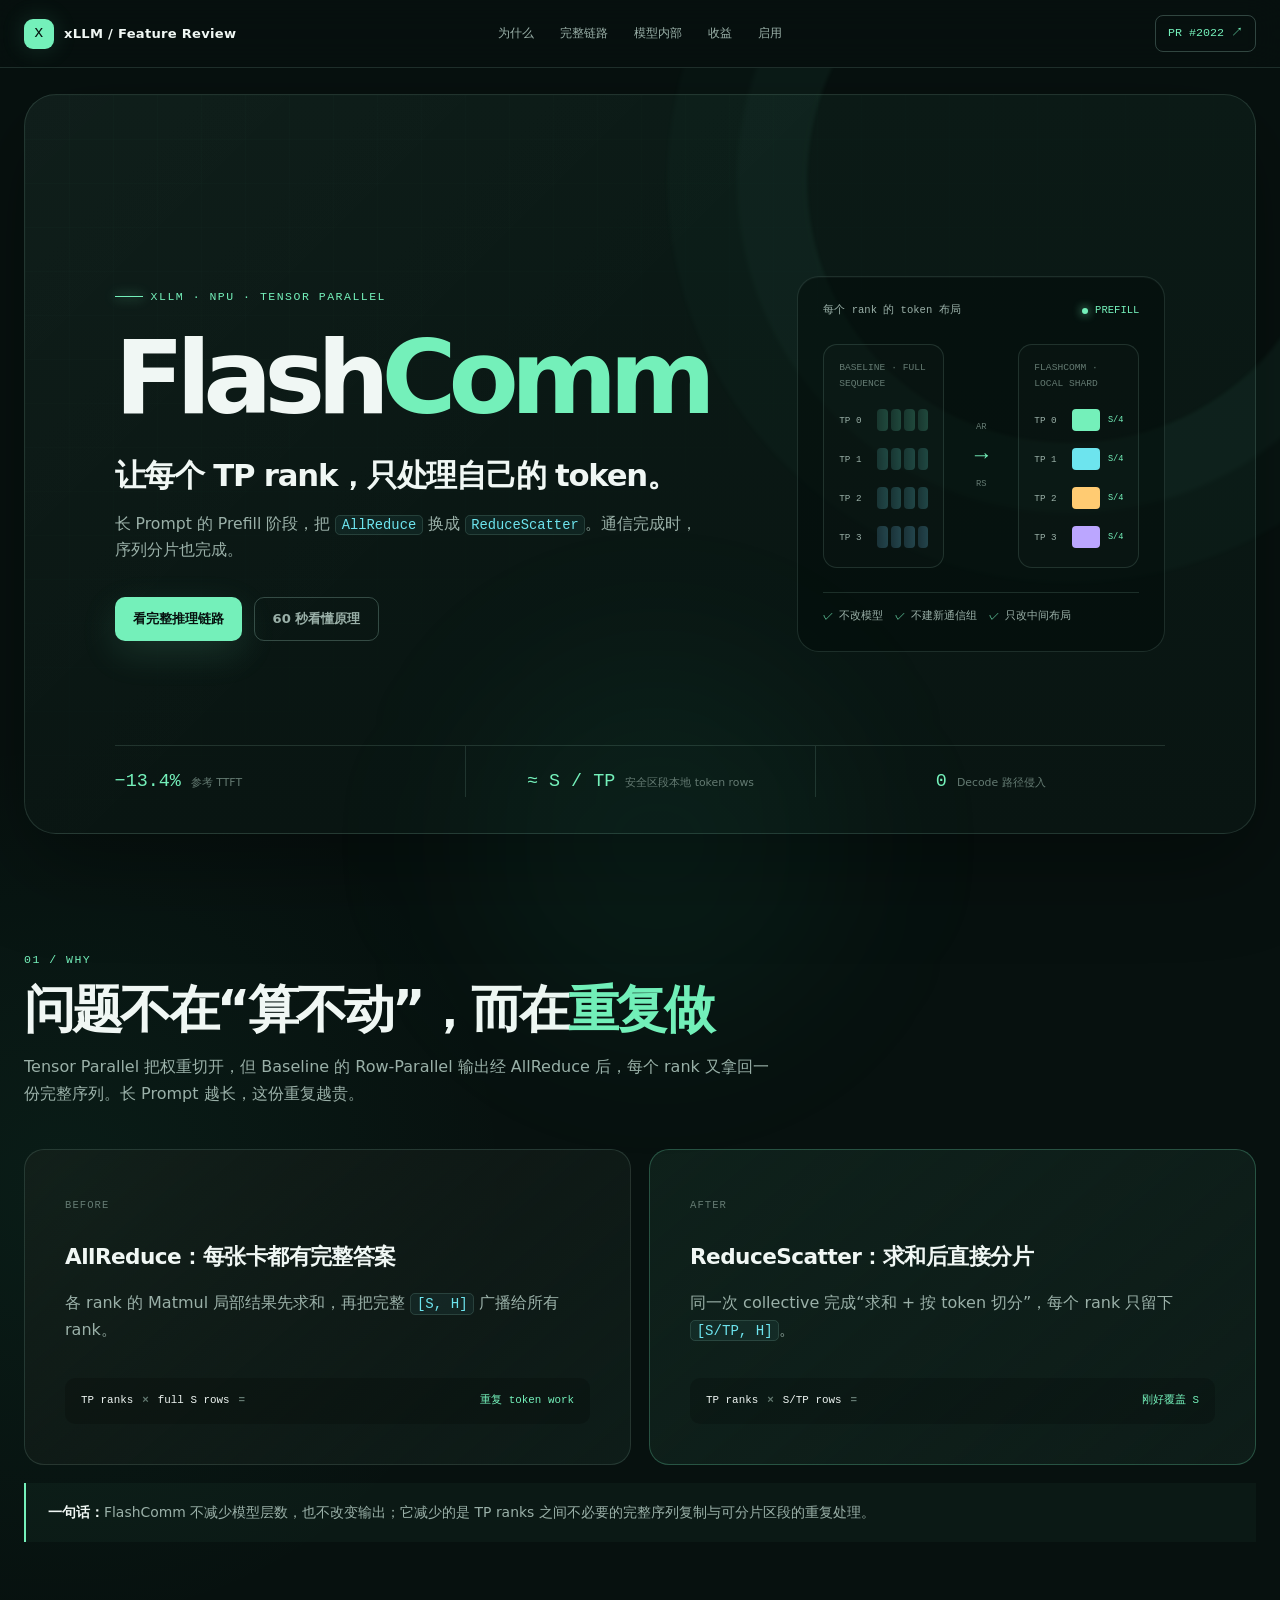
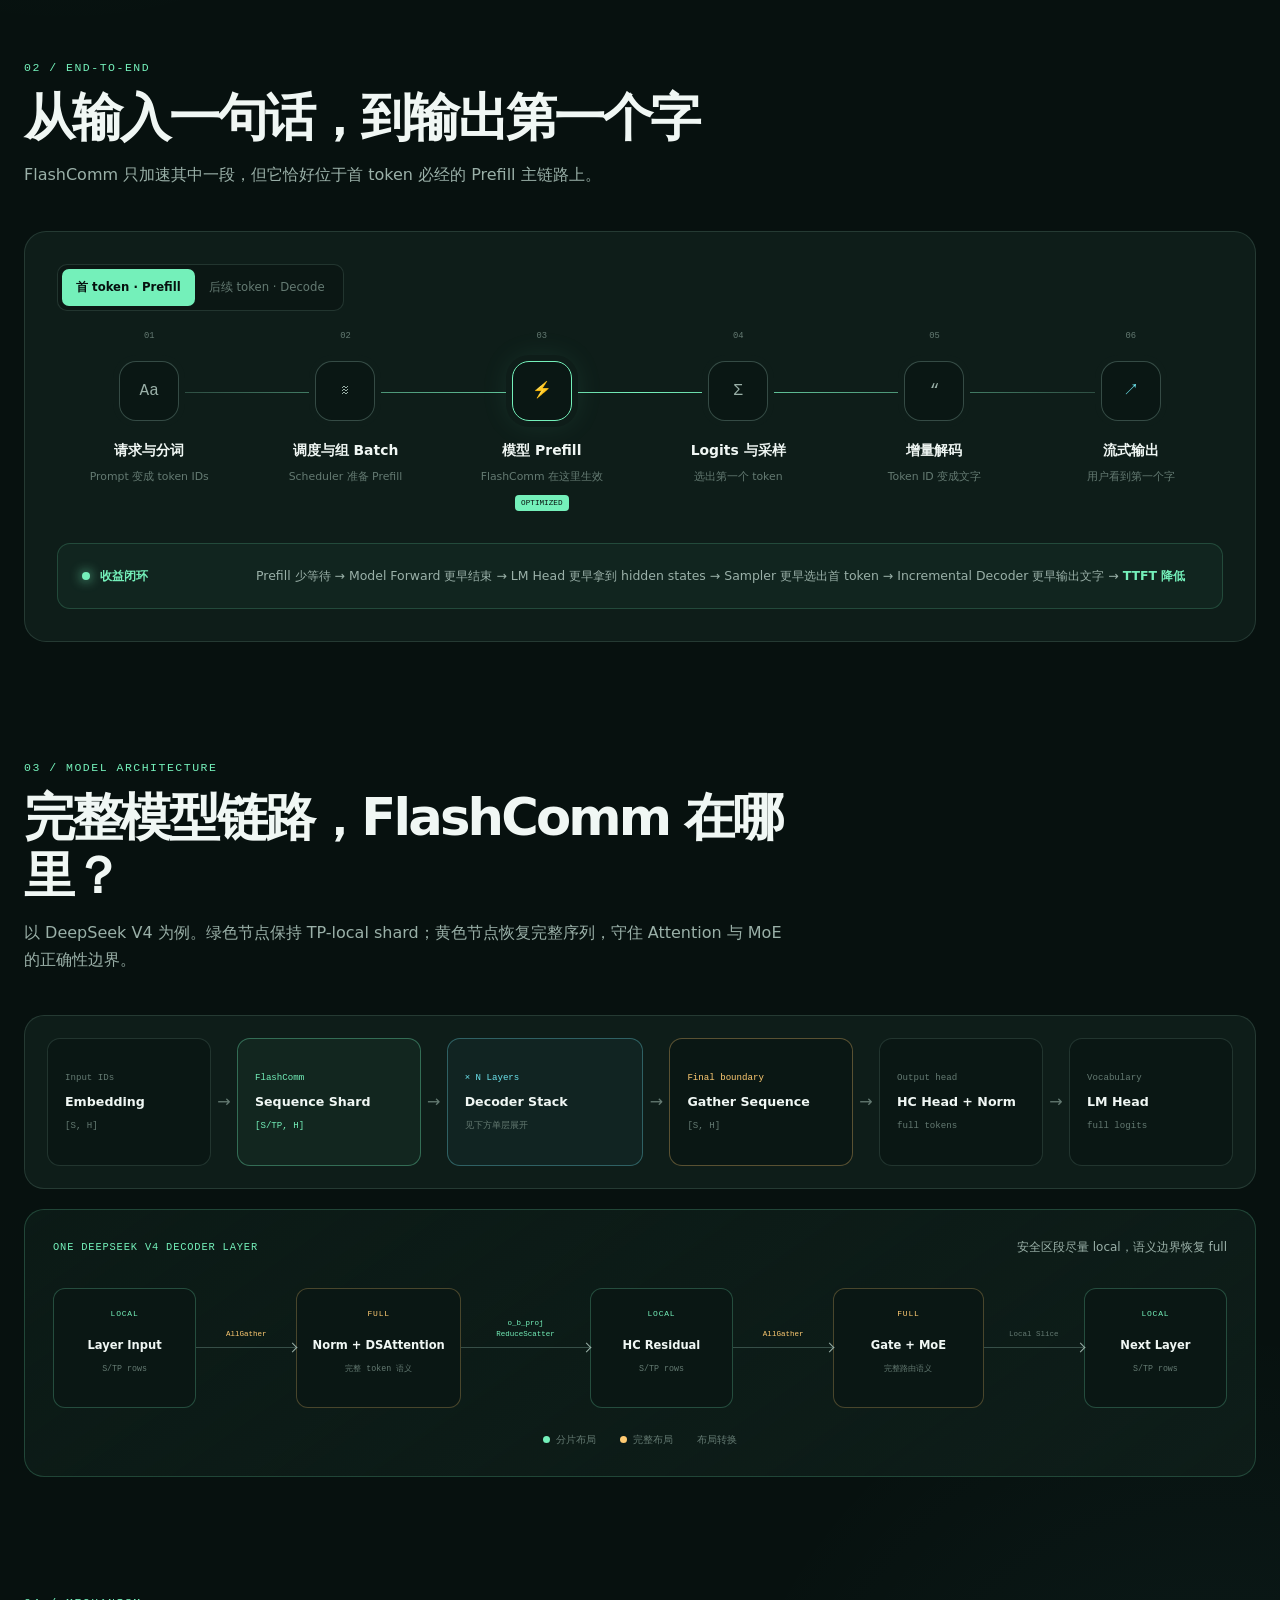
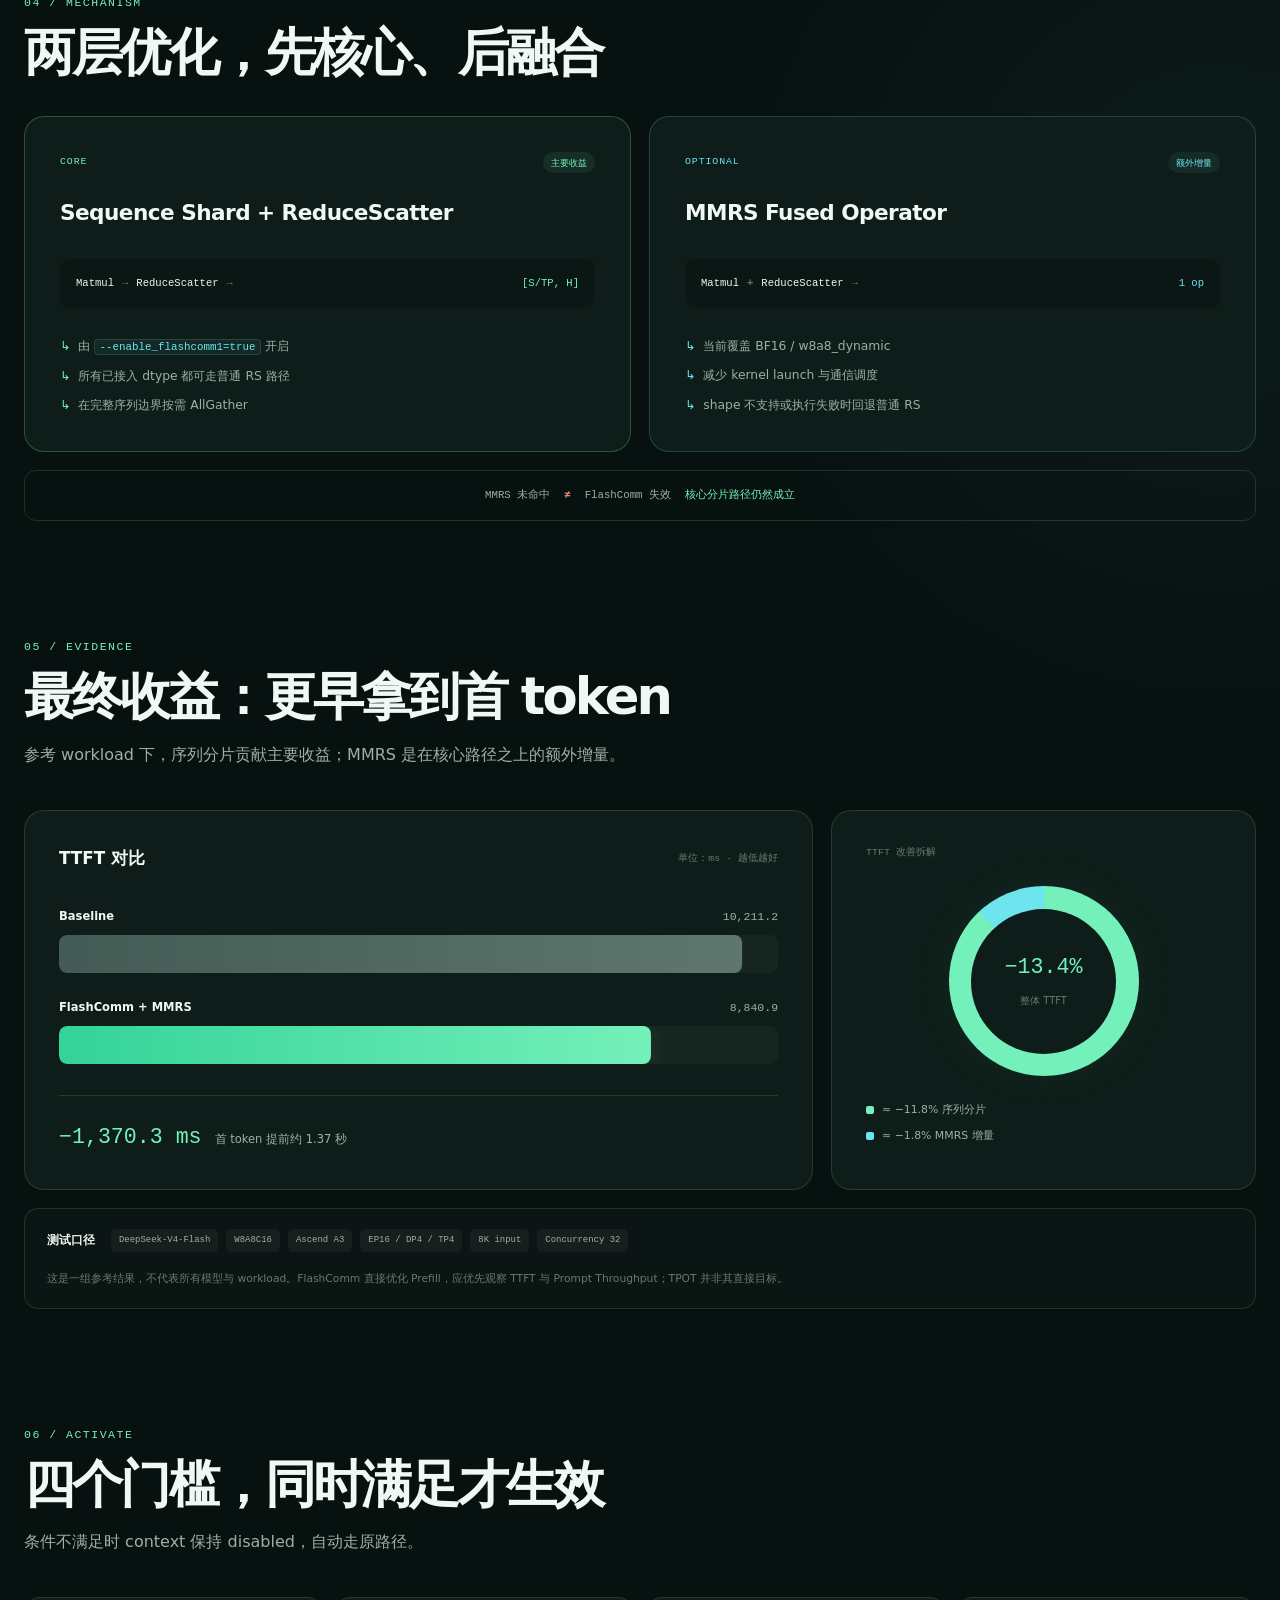
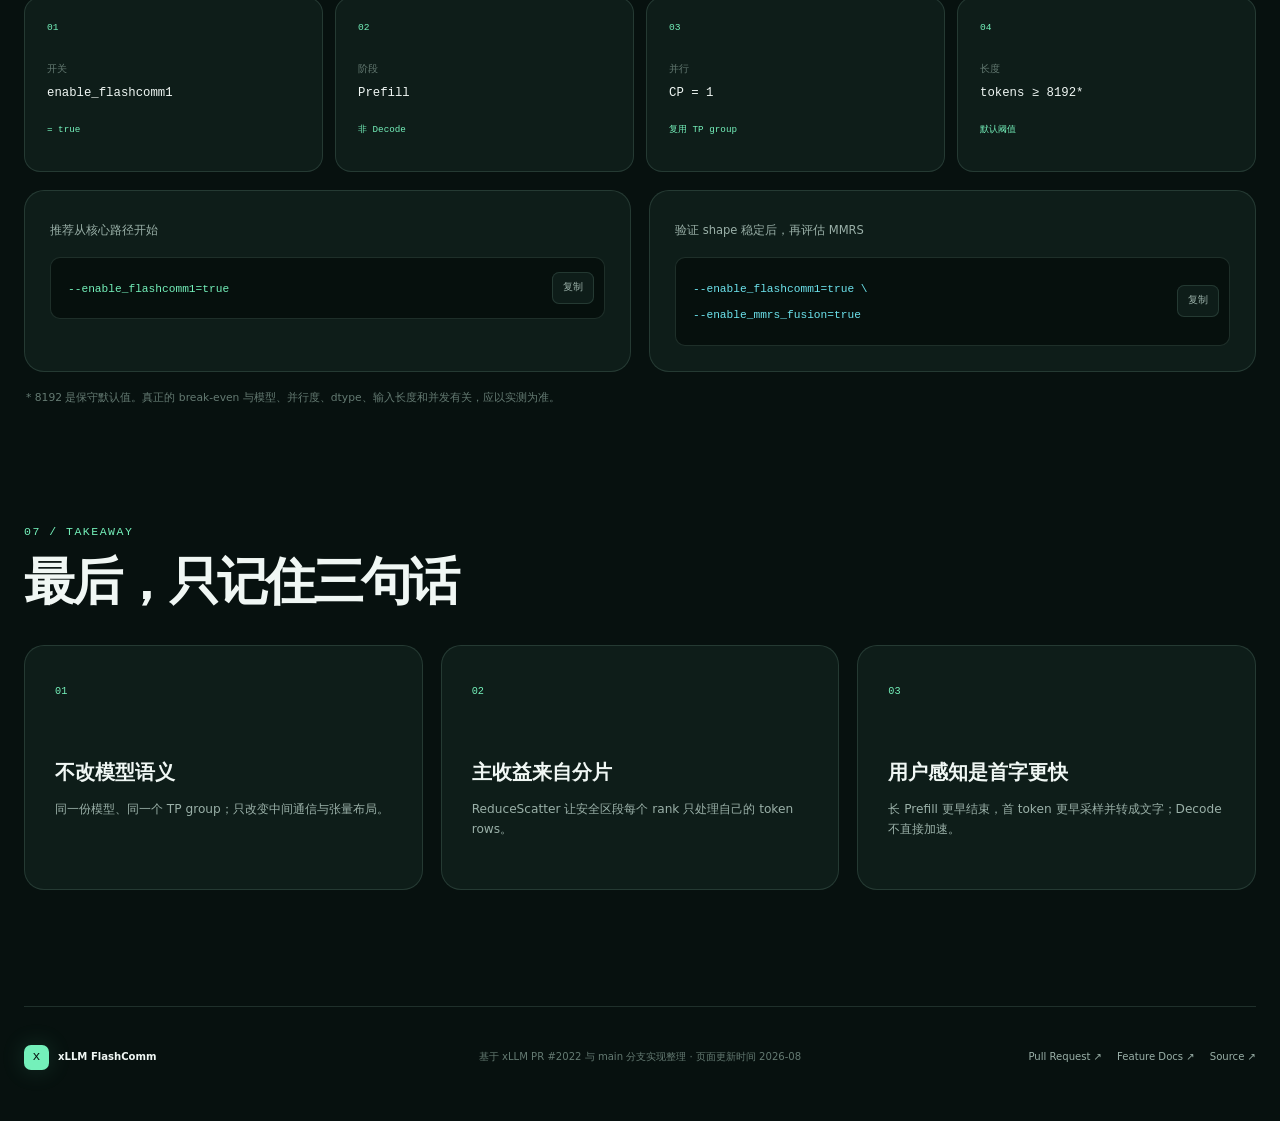
==== index.html @ a64e12ca "docs: add FlashComm feature review site" ====
<!doctype html>
<html lang="zh-CN">
  <head>
    <meta charset="utf-8" />
    <meta name="viewport" content="width=device-width, initial-scale=1" />
    <meta name="color-scheme" content="dark" />
    <meta http-equiv="refresh" content="0; url=./flashcomm/" />
    <title>xLLM 特性解读</title>
    <link rel="canonical" href="./flashcomm/" />
  </head>
  <body>
    <p><a href="./flashcomm/">进入 FlashComm 特性解读</a></p>
  </body>
</html>
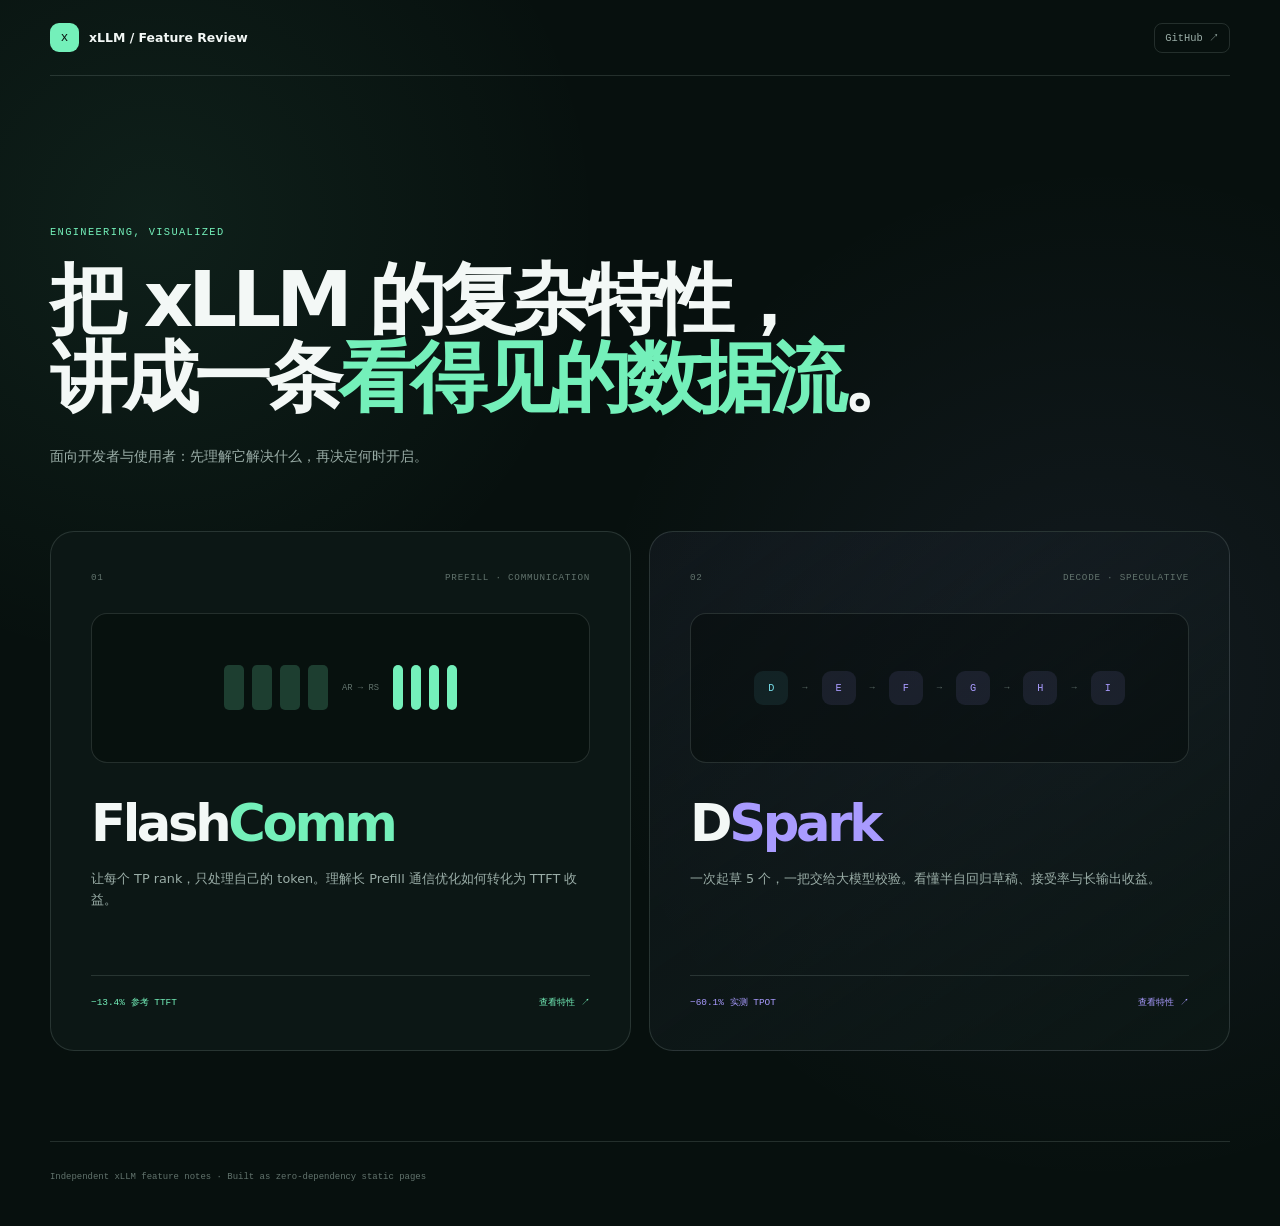
==== commit 815b3754: "docs: add DSpark feature review site" ====
--- a/index.html
+++ b/index.html
@@ -3,12 +3,49 @@
   <head>
     <meta charset="utf-8" />
     <meta name="viewport" content="width=device-width, initial-scale=1" />
-    <meta name="color-scheme" content="dark" />
-    <meta http-equiv="refresh" content="0; url=./flashcomm/" />
-    <title>xLLM 特性解读</title>
-    <link rel="canonical" href="./flashcomm/" />
+    <meta name="description" content="xLLM 特性可视化解读：从原理、数据流、收益到启用方式。" />
+    <meta name="theme-color" content="#08120f" />
+    <title>xLLM Feature Review</title>
+    <link rel="stylesheet" href="./home.css" />
   </head>
   <body>
-    <p><a href="./flashcomm/">进入 FlashComm 特性解读</a></p>
+    <main>
+      <header>
+        <a class="brand" href="./" aria-label="xLLM 特性首页"><span>x</span><b>xLLM / Feature Review</b></a>
+        <a class="repo-link" href="https://github.com/chenchuw886/xllm-review-html" target="_blank" rel="noreferrer">GitHub ↗</a>
+      </header>
+
+      <section class="intro">
+        <p>ENGINEERING, VISUALIZED</p>
+        <h1>把 xLLM 的复杂特性，<br />讲成一条<strong>看得见的数据流</strong>。</h1>
+        <span>面向开发者与使用者：先理解它解决什么，再决定何时开启。</span>
+      </section>
+
+      <section class="feature-grid" aria-label="xLLM 特性列表">
+        <a class="feature-card flash-card" href="./flashcomm/">
+          <div class="feature-top"><span>01</span><em>PREFILL · COMMUNICATION</em></div>
+          <div class="feature-visual flash-visual" aria-hidden="true">
+            <i></i><i></i><i></i><i></i>
+            <b>AR → RS</b>
+            <i></i><i></i><i></i><i></i>
+          </div>
+          <h2>Flash<span>Comm</span></h2>
+          <p>让每个 TP rank，只处理自己的 token。理解长 Prefill 通信优化如何转化为 TTFT 收益。</p>
+          <div class="feature-meta"><span>−13.4% 参考 TTFT</span><b>查看特性 ↗</b></div>
+        </a>
+
+        <a class="feature-card dspark-card" href="./dspark/">
+          <div class="feature-top"><span>02</span><em>DECODE · SPECULATIVE</em></div>
+          <div class="feature-visual dspark-visual" aria-hidden="true">
+            <i>D</i><b>→</b><i>E</i><b>→</b><i>F</i><b>→</b><i>G</i><b>→</b><i>H</i><b>→</b><i>I</i>
+          </div>
+          <h2>D<span>Spark</span></h2>
+          <p>一次起草 5 个，一把交给大模型校验。看懂半自回归草稿、接受率与长输出收益。</p>
+          <div class="feature-meta"><span>−60.1% 实测 TPOT</span><b>查看特性 ↗</b></div>
+        </a>
+      </section>
+
+      <footer>Independent xLLM feature notes · Built as zero-dependency static pages</footer>
+    </main>
   </body>
 </html>
--- a/home.css
+++ b/home.css
@@ -0,0 +1,264 @@
+:root {
+  --bg: #07100e;
+  --panel: #0c1715;
+  --line: rgba(210, 234, 226, 0.14);
+  --ink: #f3f8f6;
+  --muted: #9aada7;
+  --faint: #62736d;
+  --green: #74f0ba;
+  --purple: #a99bff;
+  --cyan: #78dfea;
+  --sans: Inter, "SF Pro Display", "PingFang SC", "Microsoft YaHei", system-ui, sans-serif;
+  --mono: "SFMono-Regular", "Cascadia Code", Consolas, monospace;
+}
+
+* { box-sizing: border-box; }
+
+body {
+  min-height: 100vh;
+  margin: 0;
+  color: var(--ink);
+  background:
+    radial-gradient(circle at 12% 18%, rgba(116, 240, 186, 0.07), transparent 28rem),
+    radial-gradient(circle at 86% 55%, rgba(169, 155, 255, 0.07), transparent 32rem),
+    var(--bg);
+  font-family: var(--sans);
+  -webkit-font-smoothing: antialiased;
+}
+
+main {
+  width: min(1180px, calc(100% - 48px));
+  margin: 0 auto;
+}
+
+header {
+  display: flex;
+  align-items: center;
+  justify-content: space-between;
+  min-height: 76px;
+  border-bottom: 1px solid var(--line);
+}
+
+.brand {
+  display: flex;
+  align-items: center;
+  gap: 10px;
+  color: var(--ink);
+  font-size: 0.78rem;
+  text-decoration: none;
+}
+
+.brand span {
+  display: grid;
+  place-items: center;
+  width: 29px;
+  height: 29px;
+  border-radius: 9px;
+  color: #07100e;
+  background: var(--green);
+  font-family: var(--mono);
+  font-weight: 500;
+}
+
+.repo-link {
+  padding: 7px 10px;
+  border: 1px solid var(--line);
+  border-radius: 8px;
+  color: var(--muted);
+  font-family: var(--mono);
+  font-size: 0.65rem;
+  text-decoration: none;
+}
+
+.intro {
+  padding: clamp(80px, 12vw, 150px) 0 65px;
+}
+
+.intro > p {
+  margin: 0 0 23px;
+  color: var(--green);
+  font-family: var(--mono);
+  font-size: 0.65rem;
+  letter-spacing: 0.13em;
+}
+
+.intro h1 {
+  max-width: 900px;
+  margin: 0;
+  font-size: clamp(2.8rem, 6vw, 5.6rem);
+  line-height: 1.02;
+  letter-spacing: -0.065em;
+}
+
+.intro h1 strong {
+  color: var(--green);
+  font-weight: 800;
+}
+
+.intro > span {
+  display: block;
+  margin-top: 29px;
+  color: var(--muted);
+  font-size: 0.88rem;
+}
+
+.feature-grid {
+  display: grid;
+  grid-template-columns: repeat(2, minmax(0, 1fr));
+  gap: 18px;
+  padding-bottom: 90px;
+}
+
+.feature-card {
+  min-height: 520px;
+  padding: clamp(26px, 4vw, 40px);
+  overflow: hidden;
+  border: 1px solid var(--line);
+  border-radius: 24px;
+  color: inherit;
+  background: var(--panel);
+  text-decoration: none;
+  transition: transform 0.25s ease, border-color 0.25s ease, box-shadow 0.25s ease;
+}
+
+.feature-card:hover {
+  transform: translateY(-5px);
+}
+
+.flash-card:hover {
+  border-color: rgba(116, 240, 186, 0.35);
+  box-shadow: 0 28px 80px rgba(38, 152, 111, 0.1);
+}
+
+.dspark-card {
+  background: linear-gradient(145deg, rgba(169, 155, 255, 0.05), var(--panel));
+}
+
+.dspark-card:hover {
+  border-color: rgba(169, 155, 255, 0.36);
+  box-shadow: 0 28px 80px rgba(125, 108, 255, 0.1);
+}
+
+.feature-top,
+.feature-meta {
+  display: flex;
+  align-items: center;
+  justify-content: space-between;
+  gap: 14px;
+}
+
+.feature-top span,
+.feature-top em {
+  color: var(--faint);
+  font-family: var(--mono);
+  font-size: 0.58rem;
+  font-style: normal;
+  letter-spacing: 0.08em;
+}
+
+.feature-visual {
+  display: flex;
+  align-items: center;
+  justify-content: center;
+  gap: 8px;
+  min-height: 150px;
+  margin: 30px 0;
+  border: 1px solid var(--line);
+  border-radius: 16px;
+  background: rgba(1, 7, 5, 0.35);
+}
+
+.flash-visual i {
+  width: 20px;
+  height: 45px;
+  border-radius: 5px;
+  background: rgba(116, 240, 186, 0.2);
+}
+
+.flash-visual i:nth-last-child(-n + 4) {
+  width: 10px;
+  background: var(--green);
+}
+
+.feature-visual b {
+  margin: 0 6px;
+  color: var(--faint);
+  font-family: var(--mono);
+  font-size: 0.55rem;
+  font-weight: 400;
+}
+
+.dspark-visual i {
+  display: grid;
+  place-items: center;
+  width: 34px;
+  height: 34px;
+  border-radius: 9px;
+  color: var(--purple);
+  background: rgba(169, 155, 255, 0.1);
+  font-family: var(--mono);
+  font-size: 0.64rem;
+  font-style: normal;
+}
+
+.dspark-visual i:first-child {
+  color: var(--cyan);
+  background: rgba(120, 223, 234, 0.08);
+}
+
+.feature-card h2 {
+  margin: 0 0 15px;
+  font-size: clamp(2.3rem, 4vw, 3.6rem);
+  letter-spacing: -0.065em;
+}
+
+.flash-card h2 span { color: var(--green); }
+.dspark-card h2 span { color: var(--purple); }
+
+.feature-card > p {
+  min-height: 76px;
+  margin: 0;
+  color: var(--muted);
+  font-size: 0.8rem;
+  line-height: 1.7;
+}
+
+.feature-meta {
+  margin-top: 31px;
+  padding-top: 20px;
+  border-top: 1px solid var(--line);
+  font-family: var(--mono);
+  font-size: 0.59rem;
+}
+
+.flash-card .feature-meta span,
+.flash-card .feature-meta b { color: var(--green); }
+.dspark-card .feature-meta span,
+.dspark-card .feature-meta b { color: var(--purple); }
+.feature-meta b { font-weight: 500; }
+
+footer {
+  padding: 30px 0 44px;
+  border-top: 1px solid var(--line);
+  color: var(--faint);
+  font-family: var(--mono);
+  font-size: 0.56rem;
+}
+
+@media (max-width: 760px) {
+  main { width: min(100% - 28px, 1180px); }
+  .brand b { display: none; }
+  .intro { padding-top: 75px; }
+  .feature-grid { grid-template-columns: 1fr; }
+  .feature-card { min-height: 480px; }
+}
+
+@media (max-width: 420px) {
+  .dspark-visual { gap: 4px; }
+  .dspark-visual b { display: none; }
+  .feature-card { padding: 24px 20px; }
+}
+
+@media (prefers-reduced-motion: reduce) {
+  *, *::before, *::after { transition-duration: 0.01ms !important; }
+}
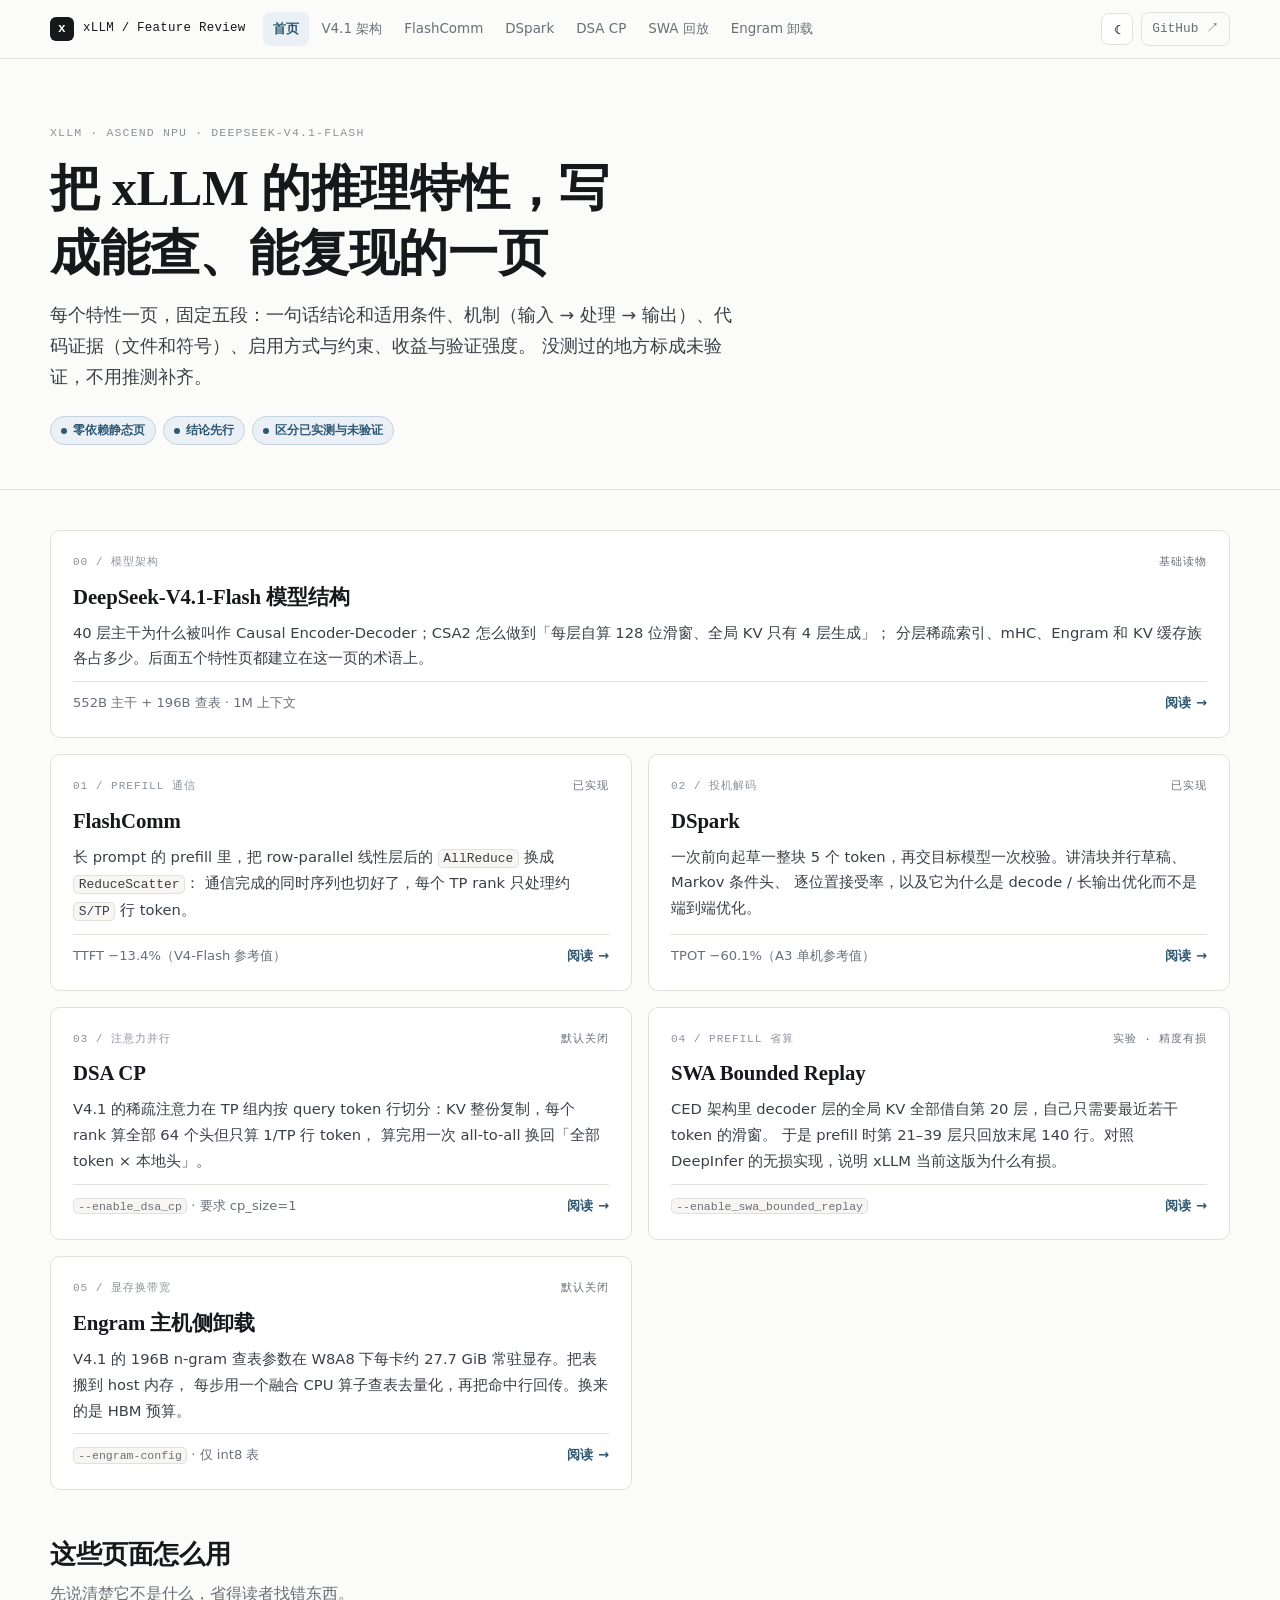
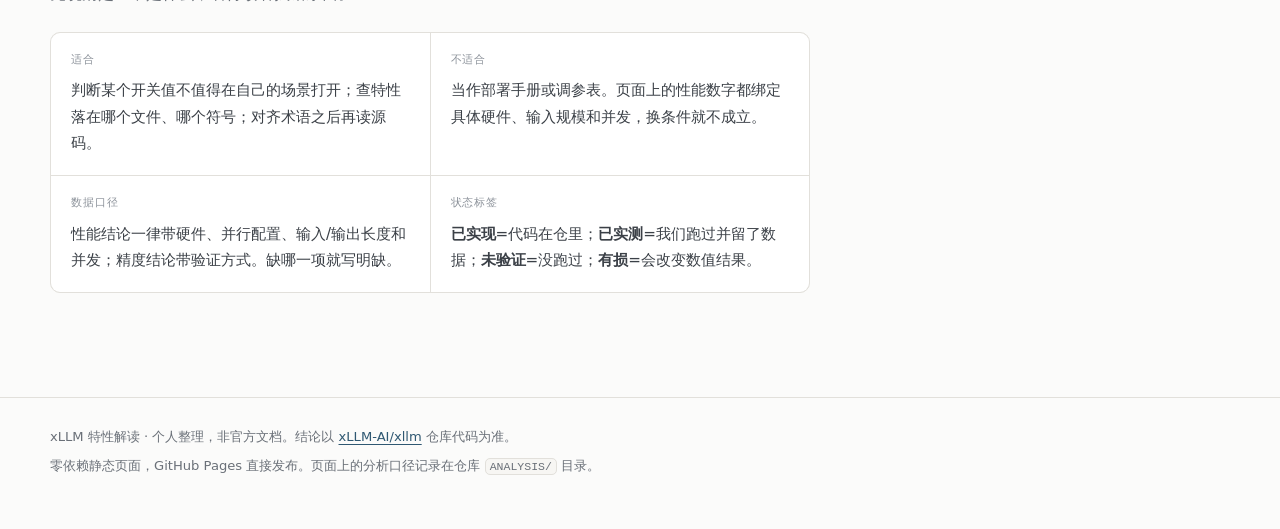
==== commit 4ec6bcfe: "docs: rebuild feature site and add four V4.1 pages 重做站点并补齐 DeepSeek-V4.1 的特性覆盖。  设计： - 三套各自为政的深色 CSS" ====
--- a/index.html
+++ b/index.html
@@ -3,49 +3,147 @@
   <head>
     <meta charset="utf-8" />
     <meta name="viewport" content="width=device-width, initial-scale=1" />
-    <meta name="description" content="xLLM 特性可视化解读：从原理、数据流、收益到启用方式。" />
-    <meta name="theme-color" content="#08120f" />
-    <title>xLLM Feature Review</title>
-    <link rel="stylesheet" href="./home.css" />
+    <title>xLLM 特性解读</title>
+    <meta
+      name="description"
+      content="xLLM 在昇腾 NPU 上的推理特性解读：DeepSeek-V4.1-Flash 模型架构、FlashComm、DSpark、DSA CP、SWA bounded replay、Engram 主机侧卸载。每页给机制、代码位置和验证强度。"
+    />
+    <meta name="color-scheme" content="light dark" />
+    <link rel="stylesheet" href="./assets/site.css" />
+    <script defer src="./assets/site.js"></script>
   </head>
   <body>
-    <main>
-      <header>
-        <a class="brand" href="./" aria-label="xLLM 特性首页"><span>x</span><b>xLLM / Feature Review</b></a>
-        <a class="repo-link" href="https://github.com/chenchuw886/xllm-review-html" target="_blank" rel="noreferrer">GitHub ↗</a>
-      </header>
+    <a class="skip-link" href="#main">跳到正文</a>
 
-      <section class="intro">
-        <p>ENGINEERING, VISUALIZED</p>
-        <h1>把 xLLM 的复杂特性，<br />讲成一条<strong>看得见的数据流</strong>。</h1>
-        <span>面向开发者与使用者：先理解它解决什么，再决定何时开启。</span>
+    <header class="topbar">
+      <div class="shell topbar-inner">
+        <a class="brand" href="./"><span class="brand-mark" aria-hidden="true">x</span>xLLM / Feature Review</a>
+        <nav class="topnav" aria-label="特性导航">
+          <a href="./" aria-current="page">首页</a>
+          <a href="./arch/">V4.1 架构</a>
+          <a href="./flashcomm/">FlashComm</a>
+          <a href="./dspark/">DSpark</a>
+          <a href="./dsa-cp/">DSA CP</a>
+          <a href="./swa-replay/">SWA 回放</a>
+          <a href="./engram-offload/">Engram 卸载</a>
+        </nav>
+        <div class="topbar-tools">
+          <button class="icon-button" type="button" data-theme-toggle aria-label="切换配色">☾</button>
+          <a class="ghost-link" href="https://github.com/chenchuw886/xllm-review-html" target="_blank" rel="noreferrer">GitHub ↗</a>
+        </div>
+      </div>
+    </header>
+
+    <main id="main">
+      <section class="hero">
+        <div class="shell">
+          <p class="eyebrow">xLLM · Ascend NPU · DeepSeek-V4.1-Flash</p>
+          <h1>把 xLLM 的推理特性，写成能查、能复现的一页</h1>
+          <p class="hero-lede">
+            每个特性一页，固定五段：一句话结论和适用条件、机制（输入 → 处理 → 输出）、代码证据（文件和符号）、启用方式与约束、收益与验证强度。
+            没测过的地方标成未验证，不用推测补齐。
+          </p>
+          <ul class="chips">
+            <li class="chip chip-info">零依赖静态页</li>
+            <li class="chip chip-info">结论先行</li>
+            <li class="chip chip-info">区分已实测与未验证</li>
+          </ul>
+        </div>
       </section>
 
-      <section class="feature-grid" aria-label="xLLM 特性列表">
-        <a class="feature-card flash-card" href="./flashcomm/">
-          <div class="feature-top"><span>01</span><em>PREFILL · COMMUNICATION</em></div>
-          <div class="feature-visual flash-visual" aria-hidden="true">
-            <i></i><i></i><i></i><i></i>
-            <b>AR → RS</b>
-            <i></i><i></i><i></i><i></i>
+      <div class="shell">
+        <section class="cards" aria-label="特性列表">
+          <a class="card card-wide" href="./arch/">
+            <div class="card-top"><span>00 / 模型架构</span><em>基础读物</em></div>
+            <h2>DeepSeek-V4.1-Flash 模型结构</h2>
+            <p>
+              40 层主干为什么被叫作 Causal Encoder-Decoder；CSA2 怎么做到「每层自算 128 位滑窗、全局 KV 只有 4 层生成」；
+              分层稀疏索引、mHC、Engram 和 KV 缓存族各占多少。后面五个特性页都建立在这一页的术语上。
+            </p>
+            <div class="card-foot"><span>552B 主干 + 196B 查表 · 1M 上下文</span><b>阅读 →</b></div>
+          </a>
+
+          <a class="card" href="./flashcomm/">
+            <div class="card-top"><span>01 / Prefill 通信</span><em>已实现</em></div>
+            <h2>FlashComm</h2>
+            <p>
+              长 prompt 的 prefill 里，把 row-parallel 线性层后的 <code>AllReduce</code> 换成 <code>ReduceScatter</code>：
+              通信完成的同时序列也切好了，每个 TP rank 只处理约 <code>S/TP</code> 行 token。
+            </p>
+            <div class="card-foot"><span>TTFT −13.4%（V4-Flash 参考值）</span><b>阅读 →</b></div>
+          </a>
+
+          <a class="card" href="./dspark/">
+            <div class="card-top"><span>02 / 投机解码</span><em>已实现</em></div>
+            <h2>DSpark</h2>
+            <p>
+              一次前向起草一整块 5 个 token，再交目标模型一次校验。讲清块并行草稿、Markov 条件头、
+              逐位置接受率，以及它为什么是 decode / 长输出优化而不是端到端优化。
+            </p>
+            <div class="card-foot"><span>TPOT −60.1%（A3 单机参考值）</span><b>阅读 →</b></div>
+          </a>
+
+          <a class="card" href="./dsa-cp/">
+            <div class="card-top"><span>03 / 注意力并行</span><em>默认关闭</em></div>
+            <h2>DSA CP</h2>
+            <p>
+              V4.1 的稀疏注意力在 TP 组内按 query token 行切分：KV 整份复制，每个 rank 算全部 64 个头但只算 1/TP 行 token，
+              算完用一次 all-to-all 换回「全部 token × 本地头」。
+            </p>
+            <div class="card-foot"><span><code>--enable_dsa_cp</code> · 要求 cp_size=1</span><b>阅读 →</b></div>
+          </a>
+
+          <a class="card" href="./swa-replay/">
+            <div class="card-top"><span>04 / Prefill 省算</span><em>实验 · 精度有损</em></div>
+            <h2>SWA Bounded Replay</h2>
+            <p>
+              CED 架构里 decoder 层的全局 KV 全部借自第 20 层，自己只需要最近若干 token 的滑窗。
+              于是 prefill 时第 21–39 层只回放末尾 140 行。对照 DeepInfer 的无损实现，说明 xLLM 当前这版为什么有损。
+            </p>
+            <div class="card-foot"><span><code>--enable_swa_bounded_replay</code></span><b>阅读 →</b></div>
+          </a>
+
+          <a class="card" href="./engram-offload/">
+            <div class="card-top"><span>05 / 显存换带宽</span><em>默认关闭</em></div>
+            <h2>Engram 主机侧卸载</h2>
+            <p>
+              V4.1 的 196B n-gram 查表参数在 W8A8 下每卡约 27.7 GiB 常驻显存。把表搬到 host 内存，
+              每步用一个融合 CPU 算子查表去量化，再把命中行回传。换来的是 HBM 预算。
+            </p>
+            <div class="card-foot"><span><code>--engram-config</code> · 仅 int8 表</span><b>阅读 →</b></div>
+          </a>
+        </section>
+
+        <section class="section" style="padding-top: 48px">
+          <h2>这些页面怎么用</h2>
+          <p class="section-note">先说清楚它不是什么，省得读者找错东西。</p>
+          <div class="summary">
+            <div>
+              <dt>适合</dt>
+              <dd>判断某个开关值不值得在自己的场景打开；查特性落在哪个文件、哪个符号；对齐术语之后再读源码。</dd>
+            </div>
+            <div>
+              <dt>不适合</dt>
+              <dd>当作部署手册或调参表。页面上的性能数字都绑定具体硬件、输入规模和并发，换条件就不成立。</dd>
+            </div>
+            <div>
+              <dt>数据口径</dt>
+              <dd>性能结论一律带硬件、并行配置、输入/输出长度和并发；精度结论带验证方式。缺哪一项就写明缺。</dd>
+            </div>
+            <div>
+              <dt>状态标签</dt>
+              <dd><b>已实现</b>=代码在仓里；<b>已实测</b>=我们跑过并留了数据；<b>未验证</b>=没跑过；<b>有损</b>=会改变数值结果。</dd>
+            </div>
           </div>
-          <h2>Flash<span>Comm</span></h2>
-          <p>让每个 TP rank，只处理自己的 token。理解长 Prefill 通信优化如何转化为 TTFT 收益。</p>
-          <div class="feature-meta"><span>−13.4% 参考 TTFT</span><b>查看特性 ↗</b></div>
-        </a>
+        </section>
+      </div>
+    </main>
 
-        <a class="feature-card dspark-card" href="./dspark/">
-          <div class="feature-top"><span>02</span><em>DECODE · SPECULATIVE</em></div>
-          <div class="feature-visual dspark-visual" aria-hidden="true">
-            <i>D</i><b>→</b><i>E</i><b>→</b><i>F</i><b>→</b><i>G</i><b>→</b><i>H</i><b>→</b><i>I</i>
-          </div>
-          <h2>D<span>Spark</span></h2>
-          <p>一次起草 5 个，一把交给大模型校验。看懂半自回归草稿、接受率与长输出收益。</p>
-          <div class="feature-meta"><span>−60.1% 实测 TPOT</span><b>查看特性 ↗</b></div>
-        </a>
-      </section>
-
-      <footer>Independent xLLM feature notes · Built as zero-dependency static pages</footer>
-    </main>
+    <footer class="site-footer">
+      <div class="shell">
+        <p>xLLM 特性解读 · 个人整理，非官方文档。结论以 <a href="https://github.com/xLLM-AI/xllm" target="_blank" rel="noreferrer">xLLM-AI/xllm</a> 仓库代码为准。</p>
+        <p>零依赖静态页面，GitHub Pages 直接发布。页面上的分析口径记录在仓库 <code>ANALYSIS/</code> 目录。</p>
+      </div>
+    </footer>
   </body>
 </html>
--- a/assets/site.css
+++ b/assets/site.css
@@ -0,0 +1,659 @@
+/* xLLM Feature Review — shared design system.
+   One stylesheet for every page. Light by default, dark via prefers-color-scheme
+   or an explicit data-theme on <html>. No external fonts, no JS dependency. */
+
+:root {
+  --bg: #fbfbfa;
+  --bg-sunk: #f4f3f0;
+  --surface: #ffffff;
+  --surface-2: #f7f6f3;
+  --line: #e2e0db;
+  --line-strong: #cdcac2;
+  --ink: #16181c;
+  --ink-2: #3b4047;
+  --muted: #6a7078;
+  --faint: #8d939b;
+
+  --accent: #2f5872;
+  --accent-soft: #eaf0f5;
+  --accent-line: #c2d3df;
+  --amber: #96601a;
+  --amber-soft: #f8f1e4;
+  --amber-line: #e4d2b2;
+  --good: #2c6248;
+  --good-soft: #e9f1ec;
+  --bad: #8d3030;
+  --bad-soft: #f8eceb;
+
+  --serif: "Source Han Serif SC", "Noto Serif CJK SC", "Songti SC", "Times New Roman", Georgia, serif;
+  --sans: -apple-system, BlinkMacSystemFont, "Segoe UI", "PingFang SC", "Hiragino Sans GB",
+    "Microsoft YaHei", system-ui, sans-serif;
+  --mono: ui-monospace, SFMono-Regular, "SF Mono", "Cascadia Code", "JetBrains Mono", Consolas, monospace;
+
+  --radius: 10px;
+  --shell: 1180px;
+  --prose: 760px;
+}
+
+:root:not([data-theme="light"]) {
+  color-scheme: light;
+}
+
+@media (prefers-color-scheme: dark) {
+  :root:not([data-theme="light"]) {
+    --bg: #101216;
+    --bg-sunk: #0b0d10;
+    --surface: #171a1f;
+    --surface-2: #1d2127;
+    --line: #2a2f36;
+    --line-strong: #3b424b;
+    --ink: #e8eaed;
+    --ink-2: #c3c8cf;
+    --muted: #949aa3;
+    --faint: #767d86;
+
+    --accent: #8fb8d4;
+    --accent-soft: #1a2530;
+    --accent-line: #2f4455;
+    --amber: #d9ae6b;
+    --amber-soft: #2a2317;
+    --amber-line: #4a3c22;
+    --good: #7fc0a0;
+    --good-soft: #16241d;
+    --bad: #e09a9a;
+    --bad-soft: #2a1a1a;
+
+    color-scheme: dark;
+  }
+}
+
+:root[data-theme="dark"] {
+  --bg: #101216;
+  --bg-sunk: #0b0d10;
+  --surface: #171a1f;
+  --surface-2: #1d2127;
+  --line: #2a2f36;
+  --line-strong: #3b424b;
+  --ink: #e8eaed;
+  --ink-2: #c3c8cf;
+  --muted: #949aa3;
+  --faint: #767d86;
+
+  --accent: #8fb8d4;
+  --accent-soft: #1a2530;
+  --accent-line: #2f4455;
+  --amber: #d9ae6b;
+  --amber-soft: #2a2317;
+  --amber-line: #4a3c22;
+  --good: #7fc0a0;
+  --good-soft: #16241d;
+  --bad: #e09a9a;
+  --bad-soft: #2a1a1a;
+
+  color-scheme: dark;
+}
+
+* { box-sizing: border-box; }
+
+html { -webkit-text-size-adjust: 100%; scroll-behavior: smooth; }
+
+body {
+  margin: 0;
+  background: var(--bg);
+  color: var(--ink);
+  font-family: var(--sans);
+  font-size: 16px;
+  line-height: 1.75;
+  -webkit-font-smoothing: antialiased;
+  text-rendering: optimizeLegibility;
+}
+
+@media (prefers-reduced-motion: reduce) {
+  html { scroll-behavior: auto; }
+  * { transition: none !important; }
+}
+
+/* ---------- primitives ---------- */
+
+h1, h2, h3, h4 {
+  font-family: var(--serif);
+  font-weight: 600;
+  line-height: 1.3;
+  color: var(--ink);
+  margin: 0;
+  letter-spacing: -0.005em;
+}
+
+p { margin: 0 0 1em; }
+p:last-child { margin-bottom: 0; }
+
+a { color: var(--accent); text-decoration-thickness: 1px; text-underline-offset: 3px; }
+a:hover { text-decoration-color: var(--line-strong); }
+
+strong { font-weight: 650; color: var(--ink); }
+em { font-style: normal; color: var(--muted); }
+
+code, kbd {
+  font-family: var(--mono);
+  font-size: 0.88em;
+  background: var(--surface-2);
+  border: 1px solid var(--line);
+  border-radius: 5px;
+  padding: 0.08em 0.36em;
+  word-break: break-word;
+}
+
+ul, ol { margin: 0 0 1em; padding-left: 1.4em; }
+li { margin: 0.3em 0; }
+li > ul, li > ol { margin-bottom: 0.3em; }
+
+hr { height: 1px; border: 0; background: var(--line); margin: 2.5rem 0; }
+
+.skip-link {
+  position: absolute;
+  left: -9999px;
+  top: 0;
+  z-index: 60;
+  background: var(--surface);
+  border: 1px solid var(--line-strong);
+  padding: 10px 16px;
+  border-radius: 8px;
+}
+.skip-link:focus { left: 12px; top: 12px; }
+
+:focus-visible { outline: 2px solid var(--accent); outline-offset: 2px; border-radius: 4px; }
+
+/* ---------- shell ---------- */
+
+.shell { width: min(var(--shell), 100% - 48px); margin-inline: auto; }
+
+@media (max-width: 640px) {
+  .shell { width: min(var(--shell), 100% - 32px); }
+  body { font-size: 15.5px; }
+}
+
+/* ---------- top bar ---------- */
+
+.topbar {
+  position: sticky;
+  top: 0;
+  z-index: 40;
+  background: color-mix(in srgb, var(--bg) 88%, transparent);
+  backdrop-filter: saturate(140%) blur(10px);
+  border-bottom: 1px solid var(--line);
+}
+
+.topbar-inner {
+  display: flex;
+  align-items: center;
+  gap: 18px;
+  min-height: 58px;
+  flex-wrap: wrap;
+  padding-block: 8px;
+}
+
+.brand {
+  display: inline-flex;
+  align-items: center;
+  gap: 9px;
+  font-family: var(--mono);
+  font-size: 0.78rem;
+  letter-spacing: 0.02em;
+  color: var(--ink);
+  text-decoration: none;
+  white-space: nowrap;
+}
+
+.brand-mark {
+  display: grid;
+  place-items: center;
+  width: 24px;
+  height: 24px;
+  border-radius: 6px;
+  background: var(--ink);
+  color: var(--bg);
+  font-weight: 600;
+  font-size: 0.8rem;
+}
+
+.topnav {
+  display: flex;
+  gap: 2px;
+  margin-right: auto;
+  overflow-x: auto;
+  scrollbar-width: none;
+}
+.topnav::-webkit-scrollbar { display: none; }
+
+.topnav a {
+  padding: 5px 10px;
+  border-radius: 7px;
+  font-size: 0.84rem;
+  color: var(--muted);
+  text-decoration: none;
+  white-space: nowrap;
+}
+.topnav a:hover { background: var(--surface-2); color: var(--ink); }
+.topnav a[aria-current="page"] { background: var(--accent-soft); color: var(--accent); font-weight: 600; }
+
+.topbar-tools { display: flex; align-items: center; gap: 8px; }
+
+.icon-button {
+  display: grid;
+  place-items: center;
+  width: 32px;
+  height: 32px;
+  border: 1px solid var(--line);
+  border-radius: 8px;
+  background: var(--surface);
+  color: var(--ink-2);
+  cursor: pointer;
+  font-size: 0.9rem;
+  padding: 0;
+}
+.icon-button:hover { border-color: var(--line-strong); }
+
+.ghost-link {
+  font-size: 0.8rem;
+  font-family: var(--mono);
+  color: var(--muted);
+  text-decoration: none;
+  border: 1px solid var(--line);
+  border-radius: 8px;
+  padding: 5px 10px;
+  white-space: nowrap;
+}
+.ghost-link:hover { border-color: var(--line-strong); color: var(--ink); }
+
+/* ---------- hero ---------- */
+
+.hero { padding: 64px 0 40px; border-bottom: 1px solid var(--line); }
+
+.eyebrow {
+  font-family: var(--mono);
+  font-size: 0.72rem;
+  letter-spacing: 0.1em;
+  text-transform: uppercase;
+  color: var(--faint);
+  margin: 0 0 14px;
+}
+
+.hero h1 {
+  font-size: clamp(2.1rem, 5.2vw, 3.1rem);
+  max-width: 24ch;
+  margin-bottom: 14px;
+}
+
+.hero-lede {
+  max-width: 62ch;
+  font-size: 1.1rem;
+  color: var(--ink-2);
+  margin-bottom: 20px;
+}
+
+/* ---------- status chips ---------- */
+
+.chips { display: flex; flex-wrap: wrap; gap: 7px; margin: 0; padding: 0; list-style: none; }
+
+.chip {
+  display: inline-flex;
+  align-items: center;
+  gap: 6px;
+  font-size: 0.76rem;
+  font-weight: 600;
+  padding: 3px 10px;
+  border-radius: 999px;
+  border: 1px solid var(--line-strong);
+  background: var(--surface);
+  color: var(--ink-2);
+}
+.chip::before { content: ""; width: 6px; height: 6px; border-radius: 50%; background: currentColor; }
+.chip-good { color: var(--good); background: var(--good-soft); border-color: color-mix(in srgb, var(--good) 35%, transparent); }
+.chip-warn { color: var(--amber); background: var(--amber-soft); border-color: var(--amber-line); }
+.chip-bad { color: var(--bad); background: var(--bad-soft); border-color: color-mix(in srgb, var(--bad) 32%, transparent); }
+.chip-info { color: var(--accent); background: var(--accent-soft); border-color: var(--accent-line); }
+
+/* ---------- doc layout ---------- */
+
+.doc { display: grid; gap: 40px; grid-template-columns: minmax(0, 1fr); padding: 48px 0 0; }
+
+@media (min-width: 1080px) {
+  .doc { grid-template-columns: minmax(0, 1fr) 210px; gap: 56px; }
+}
+
+.doc-main { min-width: 0; }
+
+.toc { display: none; }
+
+@media (min-width: 1080px) {
+  .toc {
+    display: block;
+    position: sticky;
+    top: 82px;
+    align-self: start;
+    max-height: calc(100vh - 110px);
+    overflow-y: auto;
+    font-size: 0.82rem;
+    border-left: 1px solid var(--line);
+    padding-left: 16px;
+  }
+}
+
+.toc p {
+  font-family: var(--mono);
+  font-size: 0.68rem;
+  letter-spacing: 0.1em;
+  text-transform: uppercase;
+  color: var(--faint);
+  margin-bottom: 10px;
+}
+
+.toc ol { list-style: none; margin: 0; padding: 0; }
+.toc li { margin: 0; }
+.toc a {
+  display: block;
+  padding: 4px 0;
+  color: var(--muted);
+  text-decoration: none;
+  line-height: 1.5;
+}
+.toc a:hover { color: var(--ink); }
+.toc a.is-active { color: var(--accent); font-weight: 600; }
+
+/* ---------- sections ---------- */
+
+.section { padding: 0 0 56px; max-width: var(--prose); }
+.section > h2 { font-size: 1.6rem; margin-bottom: 8px; scroll-margin-top: 80px; }
+.section > h2 + .section-note { color: var(--muted); margin-bottom: 24px; }
+.section h3 { font-size: 1.1rem; margin: 32px 0 10px; }
+.section h4 { font-size: 0.98rem; margin: 22px 0 8px; font-family: var(--sans); font-weight: 650; }
+
+.section-number {
+  display: block;
+  font-family: var(--mono);
+  font-size: 0.7rem;
+  letter-spacing: 0.12em;
+  color: var(--faint);
+  margin-bottom: 6px;
+}
+
+/* wider blocks may exceed the prose column */
+.wide { max-width: min(920px, 100%); }
+
+/* ---------- summary cards ---------- */
+
+.summary {
+  display: grid;
+  gap: 1px;
+  background: var(--line);
+  border: 1px solid var(--line);
+  border-radius: var(--radius);
+  overflow: hidden;
+  margin: 0 0 8px;
+  max-width: min(920px, 100%);
+}
+@media (min-width: 720px) { .summary { grid-template-columns: repeat(2, 1fr); } }
+
+.summary > div { background: var(--surface); padding: 18px 20px; }
+.summary dt {
+  font-family: var(--mono);
+  font-size: 0.7rem;
+  letter-spacing: 0.08em;
+  text-transform: uppercase;
+  color: var(--faint);
+  margin-bottom: 7px;
+}
+.summary dd { margin: 0; font-size: 0.95rem; color: var(--ink-2); }
+
+/* ---------- callouts ---------- */
+
+.callout {
+  border: 1px solid var(--line);
+  border-left: 3px solid var(--line-strong);
+  border-radius: 0 var(--radius) var(--radius) 0;
+  background: var(--surface);
+  padding: 14px 18px;
+  margin: 20px 0;
+  font-size: 0.94rem;
+  color: var(--ink-2);
+}
+.callout > :first-child { margin-top: 0; }
+.callout b, .callout strong { color: var(--ink); }
+
+.callout-label {
+  display: block;
+  font-family: var(--mono);
+  font-size: 0.7rem;
+  letter-spacing: 0.08em;
+  text-transform: uppercase;
+  margin-bottom: 5px;
+}
+
+.callout-info { border-left-color: var(--accent); background: var(--accent-soft); border-color: var(--accent-line); }
+.callout-info .callout-label { color: var(--accent); }
+.callout-warn { border-left-color: var(--amber); background: var(--amber-soft); border-color: var(--amber-line); }
+.callout-warn .callout-label { color: var(--amber); }
+.callout-bad { border-left-color: var(--bad); background: var(--bad-soft); border-color: color-mix(in srgb, var(--bad) 30%, transparent); }
+.callout-bad .callout-label { color: var(--bad); }
+
+/* ---------- tables ---------- */
+
+.table-wrap { overflow-x: auto; margin: 20px 0; max-width: min(920px, 100%); }
+
+table {
+  width: 100%;
+  border-collapse: collapse;
+  font-size: 0.88rem;
+  border: 1px solid var(--line);
+  border-radius: var(--radius);
+}
+
+th, td { text-align: left; padding: 9px 13px; border-bottom: 1px solid var(--line); vertical-align: top; }
+thead th {
+  background: var(--surface-2);
+  font-weight: 650;
+  font-size: 0.78rem;
+  letter-spacing: 0.02em;
+  color: var(--muted);
+  white-space: nowrap;
+}
+tbody tr:last-child td { border-bottom: 0; }
+td.num, th.num { text-align: right; font-family: var(--mono); font-variant-numeric: tabular-nums; white-space: nowrap; }
+td code { background: transparent; border: 0; padding: 0; }
+
+/* ---------- code blocks ---------- */
+
+pre {
+  margin: 18px 0;
+  padding: 14px 16px;
+  background: var(--bg-sunk);
+  border: 1px solid var(--line);
+  border-radius: var(--radius);
+  overflow-x: auto;
+  font-family: var(--mono);
+  font-size: 0.82rem;
+  line-height: 1.65;
+  color: var(--ink-2);
+  max-width: min(920px, 100%);
+}
+pre code { background: transparent; border: 0; padding: 0; font-size: inherit; }
+
+/* ---------- figures ---------- */
+
+figure {
+  margin: 26px 0;
+  padding: 20px;
+  border: 1px solid var(--line);
+  border-radius: var(--radius);
+  background: var(--surface);
+  max-width: min(920px, 100%);
+}
+figure svg { display: block; width: 100%; height: auto; }
+figcaption {
+  margin-top: 14px;
+  padding-top: 12px;
+  border-top: 1px solid var(--line);
+  font-size: 0.84rem;
+  color: var(--muted);
+}
+
+/* SVG diagram palette, theme-aware */
+.dg { font-family: var(--sans); }
+.dg-box { fill: var(--surface-2); stroke: var(--line-strong); stroke-width: 1; }
+.dg-box-accent { fill: var(--accent-soft); stroke: var(--accent-line); stroke-width: 1; }
+.dg-box-amber { fill: var(--amber-soft); stroke: var(--amber-line); stroke-width: 1; }
+.dg-box-good { fill: var(--good-soft); stroke: color-mix(in srgb, var(--good) 35%, transparent); stroke-width: 1; }
+.dg-box-dim { fill: none; stroke: var(--line); stroke-width: 1; stroke-dasharray: 3 3; }
+.dg-line { stroke: var(--line-strong); stroke-width: 1.3; fill: none; }
+.dg-line-accent { stroke: var(--accent); stroke-width: 1.6; fill: none; }
+.dg-t { fill: var(--ink); font-size: 12px; }
+.dg-t-sm { fill: var(--muted); font-size: 10.5px; }
+.dg-t-mono { fill: var(--ink-2); font-size: 11px; font-family: var(--mono); }
+.dg-t-key { fill: var(--accent); font-size: 11.5px; font-weight: 650; }
+.dg-fill-accent { fill: var(--accent); }
+.dg-fill-line { fill: var(--line-strong); }
+
+/* ---------- flow / steps ---------- */
+
+.steps { list-style: none; margin: 22px 0; padding: 0; counter-reset: step; max-width: min(920px, 100%); }
+.steps > li {
+  position: relative;
+  counter-increment: step;
+  padding: 0 0 18px 42px;
+  margin: 0;
+  border-left: 1px solid var(--line);
+  margin-left: 13px;
+}
+.steps > li:last-child { border-left-color: transparent; padding-bottom: 0; }
+.steps > li::before {
+  content: counter(step);
+  position: absolute;
+  left: -13px;
+  top: 2px;
+  width: 26px;
+  height: 26px;
+  display: grid;
+  place-items: center;
+  border-radius: 50%;
+  background: var(--surface);
+  border: 1px solid var(--line-strong);
+  font-family: var(--mono);
+  font-size: 0.74rem;
+  color: var(--muted);
+}
+.steps h4 { margin: 0 0 4px; }
+.steps p { font-size: 0.93rem; color: var(--ink-2); }
+
+/* ---------- key/value facts ---------- */
+
+.facts {
+  display: grid;
+  gap: 1px;
+  background: var(--line);
+  border: 1px solid var(--line);
+  border-radius: var(--radius);
+  overflow: hidden;
+  margin: 22px 0;
+  max-width: min(920px, 100%);
+}
+@media (min-width: 640px) { .facts { grid-template-columns: repeat(3, 1fr); } }
+.facts > div { background: var(--surface); padding: 16px 18px; }
+.facts b {
+  display: block;
+  font-family: var(--serif);
+  font-size: 1.45rem;
+  font-weight: 600;
+  font-variant-numeric: tabular-nums;
+  line-height: 1.2;
+  margin-bottom: 4px;
+}
+.facts span { font-size: 0.8rem; color: var(--muted); }
+
+/* ---------- evidence list ---------- */
+
+.evidence { margin: 20px 0; max-width: min(920px, 100%); }
+.evidence table { font-size: 0.84rem; }
+.evidence td:first-child { font-family: var(--mono); font-size: 0.8rem; white-space: nowrap; color: var(--accent); }
+
+/* ---------- feature index cards ---------- */
+
+.cards { display: grid; gap: 16px; padding: 40px 0 0; }
+@media (min-width: 720px) { .cards { grid-template-columns: repeat(2, 1fr); } }
+
+.card {
+  display: flex;
+  flex-direction: column;
+  gap: 10px;
+  padding: 22px;
+  border: 1px solid var(--line);
+  border-radius: var(--radius);
+  background: var(--surface);
+  text-decoration: none;
+  color: inherit;
+  transition: border-color 0.15s ease, transform 0.15s ease;
+}
+.card:hover { border-color: var(--line-strong); transform: translateY(-2px); }
+
+.card-top {
+  display: flex;
+  align-items: center;
+  justify-content: space-between;
+  gap: 10px;
+  font-family: var(--mono);
+  font-size: 0.7rem;
+  letter-spacing: 0.08em;
+  text-transform: uppercase;
+  color: var(--faint);
+}
+
+.card h2 { font-size: 1.3rem; }
+.card p { font-size: 0.92rem; color: var(--ink-2); margin: 0; }
+.card-foot {
+  margin-top: auto;
+  padding-top: 10px;
+  border-top: 1px solid var(--line);
+  display: flex;
+  align-items: center;
+  justify-content: space-between;
+  gap: 10px;
+  font-size: 0.82rem;
+  color: var(--muted);
+}
+.card-foot b { color: var(--accent); font-weight: 600; }
+
+.card-wide { grid-column: 1 / -1; }
+
+/* ---------- prev/next ---------- */
+
+.pager { display: grid; gap: 12px; padding: 8px 0 0; max-width: min(920px, 100%); }
+@media (min-width: 640px) { .pager { grid-template-columns: repeat(2, 1fr); } }
+.pager a {
+  border: 1px solid var(--line);
+  border-radius: var(--radius);
+  padding: 14px 16px;
+  text-decoration: none;
+  color: inherit;
+  background: var(--surface);
+}
+.pager a:hover { border-color: var(--line-strong); }
+.pager span {
+  display: block;
+  font-family: var(--mono);
+  font-size: 0.7rem;
+  letter-spacing: 0.08em;
+  text-transform: uppercase;
+  color: var(--faint);
+  margin-bottom: 3px;
+}
+.pager b { font-weight: 650; }
+
+/* ---------- footer ---------- */
+
+.site-footer {
+  margin-top: 40px;
+  border-top: 1px solid var(--line);
+  padding: 28px 0 48px;
+  font-size: 0.82rem;
+  color: var(--muted);
+}
+.site-footer p { margin: 0 0 6px; }
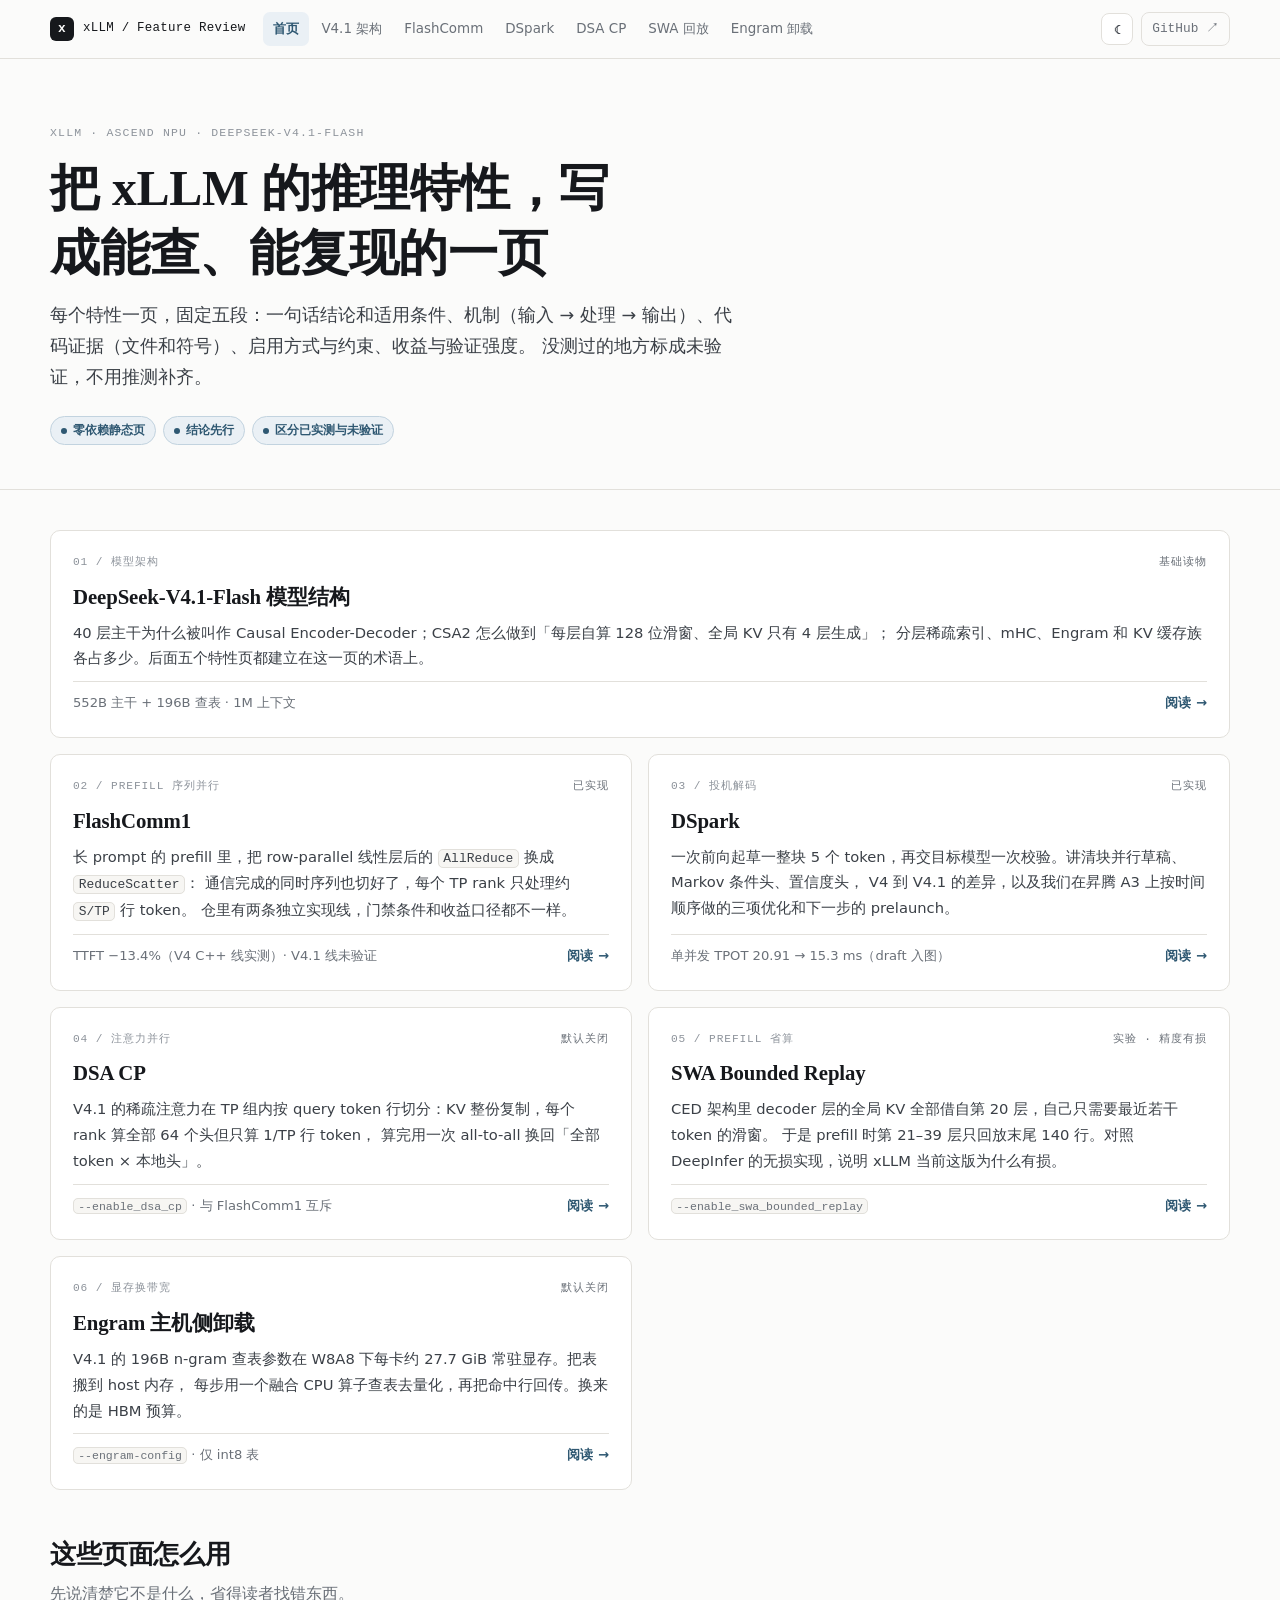
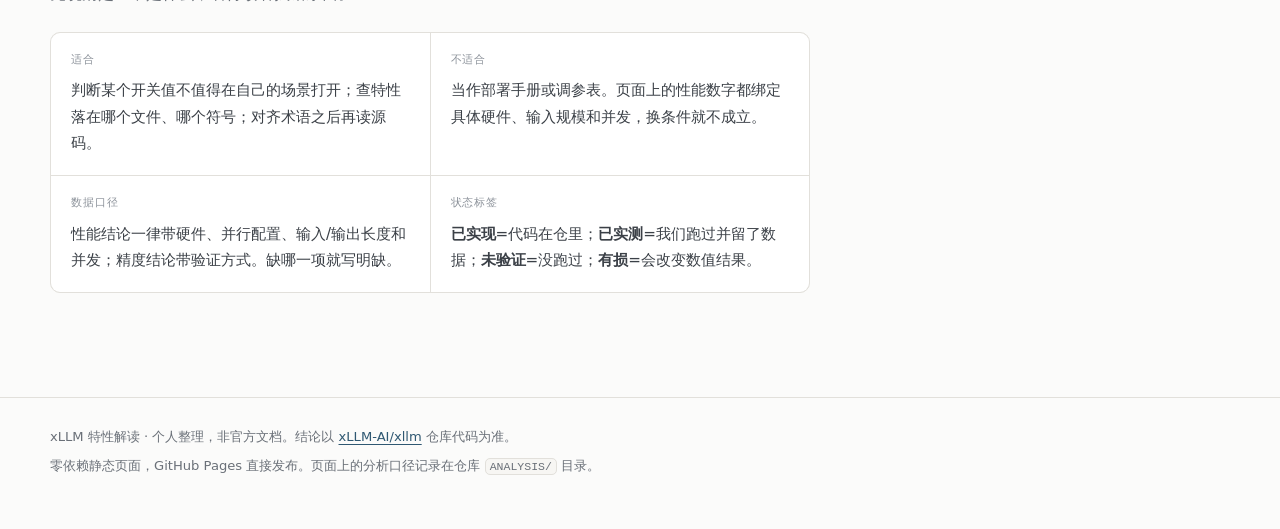
==== commit b1ce387d: "docs: rewrite arch / dspark / flashcomm pages arch 与 dspark 改以 000_DSV4.1/模型结构&知识分享 下的内部讲稿为准， 整页替换原先" ====
--- a/index.html
+++ b/index.html
@@ -54,7 +54,7 @@
       <div class="shell">
         <section class="cards" aria-label="特性列表">
           <a class="card card-wide" href="./arch/">
-            <div class="card-top"><span>00 / 模型架构</span><em>基础读物</em></div>
+            <div class="card-top"><span>01 / 模型架构</span><em>基础读物</em></div>
             <h2>DeepSeek-V4.1-Flash 模型结构</h2>
             <p>
               40 层主干为什么被叫作 Causal Encoder-Decoder；CSA2 怎么做到「每层自算 128 位滑窗、全局 KV 只有 4 层生成」；
@@ -64,37 +64,38 @@
           </a>
 
           <a class="card" href="./flashcomm/">
-            <div class="card-top"><span>01 / Prefill 通信</span><em>已实现</em></div>
-            <h2>FlashComm</h2>
+            <div class="card-top"><span>02 / Prefill 序列并行</span><em>已实现</em></div>
+            <h2>FlashComm1</h2>
             <p>
               长 prompt 的 prefill 里，把 row-parallel 线性层后的 <code>AllReduce</code> 换成 <code>ReduceScatter</code>：
               通信完成的同时序列也切好了，每个 TP rank 只处理约 <code>S/TP</code> 行 token。
+              仓里有两条独立实现线，门禁条件和收益口径都不一样。
             </p>
-            <div class="card-foot"><span>TTFT −13.4%（V4-Flash 参考值）</span><b>阅读 →</b></div>
+            <div class="card-foot"><span>TTFT −13.4%（V4 C++ 线实测）· V4.1 线未验证</span><b>阅读 →</b></div>
           </a>
 
           <a class="card" href="./dspark/">
-            <div class="card-top"><span>02 / 投机解码</span><em>已实现</em></div>
+            <div class="card-top"><span>03 / 投机解码</span><em>已实现</em></div>
             <h2>DSpark</h2>
             <p>
-              一次前向起草一整块 5 个 token，再交目标模型一次校验。讲清块并行草稿、Markov 条件头、
-              逐位置接受率，以及它为什么是 decode / 长输出优化而不是端到端优化。
+              一次前向起草一整块 5 个 token，再交目标模型一次校验。讲清块并行草稿、Markov 条件头、置信度头，
+              V4 到 V4.1 的差异，以及我们在昇腾 A3 上按时间顺序做的三项优化和下一步的 prelaunch。
             </p>
-            <div class="card-foot"><span>TPOT −60.1%（A3 单机参考值）</span><b>阅读 →</b></div>
+            <div class="card-foot"><span>单并发 TPOT 20.91 → 15.3 ms（draft 入图）</span><b>阅读 →</b></div>
           </a>
 
           <a class="card" href="./dsa-cp/">
-            <div class="card-top"><span>03 / 注意力并行</span><em>默认关闭</em></div>
+            <div class="card-top"><span>04 / 注意力并行</span><em>默认关闭</em></div>
             <h2>DSA CP</h2>
             <p>
               V4.1 的稀疏注意力在 TP 组内按 query token 行切分：KV 整份复制，每个 rank 算全部 64 个头但只算 1/TP 行 token，
               算完用一次 all-to-all 换回「全部 token × 本地头」。
             </p>
-            <div class="card-foot"><span><code>--enable_dsa_cp</code> · 要求 cp_size=1</span><b>阅读 →</b></div>
+            <div class="card-foot"><span><code>--enable_dsa_cp</code> · 与 FlashComm1 互斥</span><b>阅读 →</b></div>
           </a>
 
           <a class="card" href="./swa-replay/">
-            <div class="card-top"><span>04 / Prefill 省算</span><em>实验 · 精度有损</em></div>
+            <div class="card-top"><span>05 / Prefill 省算</span><em>实验 · 精度有损</em></div>
             <h2>SWA Bounded Replay</h2>
             <p>
               CED 架构里 decoder 层的全局 KV 全部借自第 20 层，自己只需要最近若干 token 的滑窗。
@@ -104,7 +105,7 @@
           </a>
 
           <a class="card" href="./engram-offload/">
-            <div class="card-top"><span>05 / 显存换带宽</span><em>默认关闭</em></div>
+            <div class="card-top"><span>06 / 显存换带宽</span><em>默认关闭</em></div>
             <h2>Engram 主机侧卸载</h2>
             <p>
               V4.1 的 196B n-gram 查表参数在 W8A8 下每卡约 27.7 GiB 常驻显存。把表搬到 host 内存，
--- a/assets/site.css
+++ b/assets/site.css
@@ -657,3 +657,29 @@
   color: var(--muted);
 }
 .site-footer p { margin: 0 0 6px; }
+
+/* ---------- collapsible aside ---------- */
+
+details {
+  margin: 20px 0;
+  padding: 0 18px;
+  border: 1px solid var(--line);
+  border-radius: var(--radius);
+  background: var(--surface);
+  max-width: min(920px, 100%);
+}
+details > summary {
+  margin: 0 -18px;
+  padding: 14px 18px;
+  cursor: pointer;
+  font-size: 0.9rem;
+  font-weight: 600;
+  color: var(--accent);
+  list-style: none;
+}
+details > summary::-webkit-details-marker { display: none; }
+details > summary::before { content: "▸ "; color: var(--faint); }
+details[open] > summary::before { content: "▾ "; }
+details[open] > summary { border-bottom: 1px solid var(--line); margin-bottom: 4px; }
+details > summary:hover { color: var(--ink); }
+details > :last-child { margin-bottom: 16px; }
